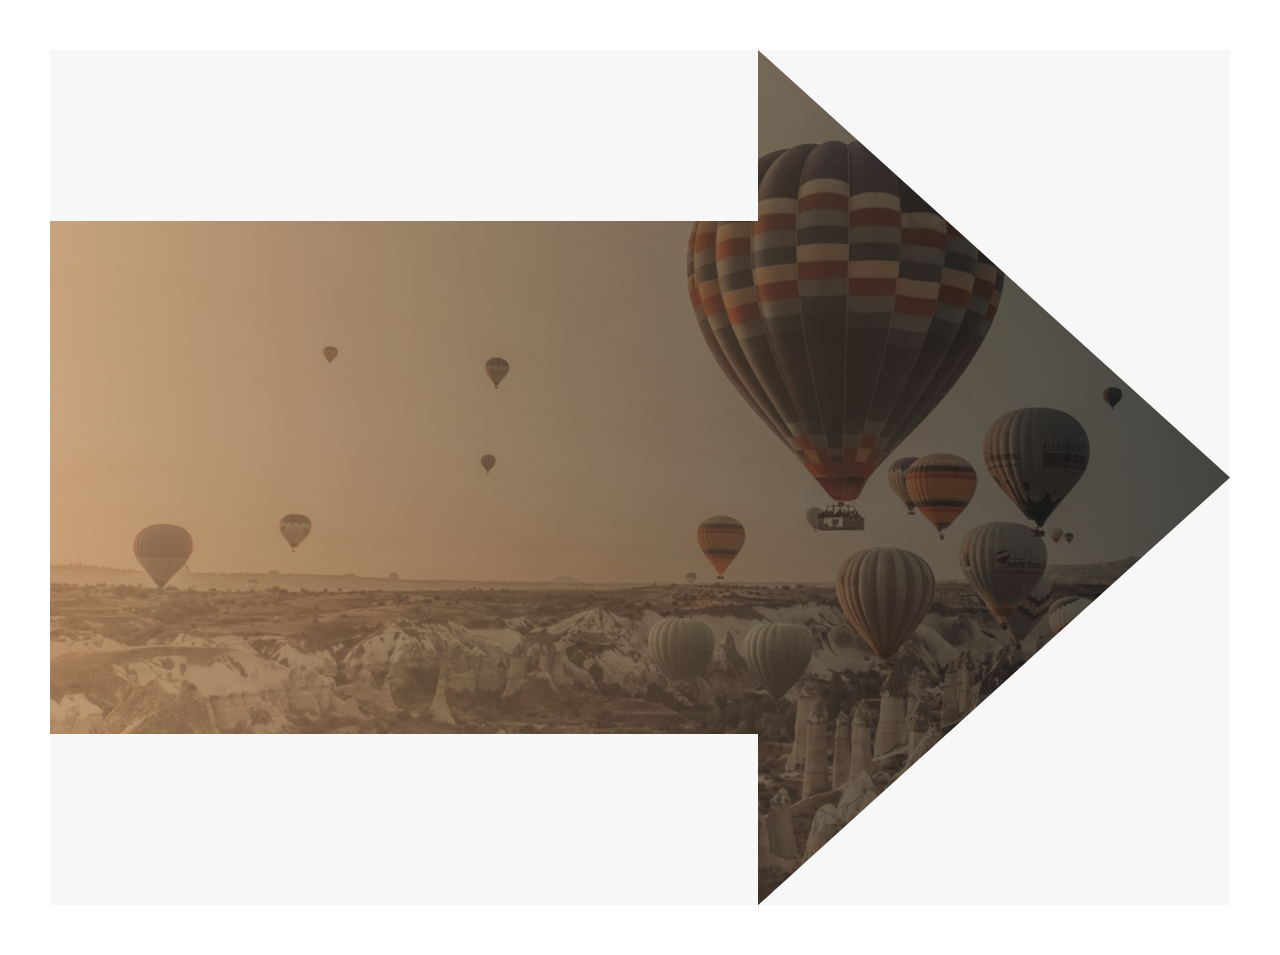
==== index.html @ 432dbcf8 "add header" ====
<!doctype html>
<html lang="en">
<head>
    <meta charset="UTF-8">
    <meta name="viewport"
          content="width=device-width, user-scalable=no, initial-scale=1.0, maximum-scale=1.0, minimum-scale=1.0">
    <meta http-equiv="X-UA-Compatible" content="ie=edge">
    <title>Document</title>
    <link href="https://fonts.googleapis.com/css2?family=Roboto:wght@100;300;400;500;700;900&display=swap" rel="stylesheet">
    <link rel="stylesheet" href="css/style.css">
</head>
<body>
<div class="container">
    <header class="header">
        <img class="header__logo" src="./icons/balloon-logo.svg" alt="Логотип воздушный шар">
    </header>
</div>
</body>
</html>
---- css/style.css ----
/* line 1, D:/Frontend-2021/verstka/project_ballons/sass/style.sass */
* {
  margin: 0;
  padding: 0;
  box-sizing: border-box;
}

/* line 6, D:/Frontend-2021/verstka/project_ballons/sass/style.sass */
body {
  font-family: 'Roboto', serif;
  font-weight: 400;
  color: #777777;
  font-size: 16px;
  letter-spacing: 2px;
  padding: 50px;
  background-color: white;
}

/* line 15, D:/Frontend-2021/verstka/project_ballons/sass/style.sass */
body .container {
  background-color: #F7F7F7;
}

/* line 18, D:/Frontend-2021/verstka/project_ballons/sass/style.sass */
body .header {
  height: 95vh;
  background: linear-gradient(90.05deg, rgba(186, 133, 84, 0.7) 0.03%, rgba(1, 1, 1, 0.7) 99.94%), url("../image/header-background.jpg") center/cover no-repeat;
  clip-path: polygon(0 20%, 60% 20%, 60% 0, 100% 50%, 60% 100%, 60% 80%, 0 80%);
}

/*# sourceMappingURL=style.css.map */
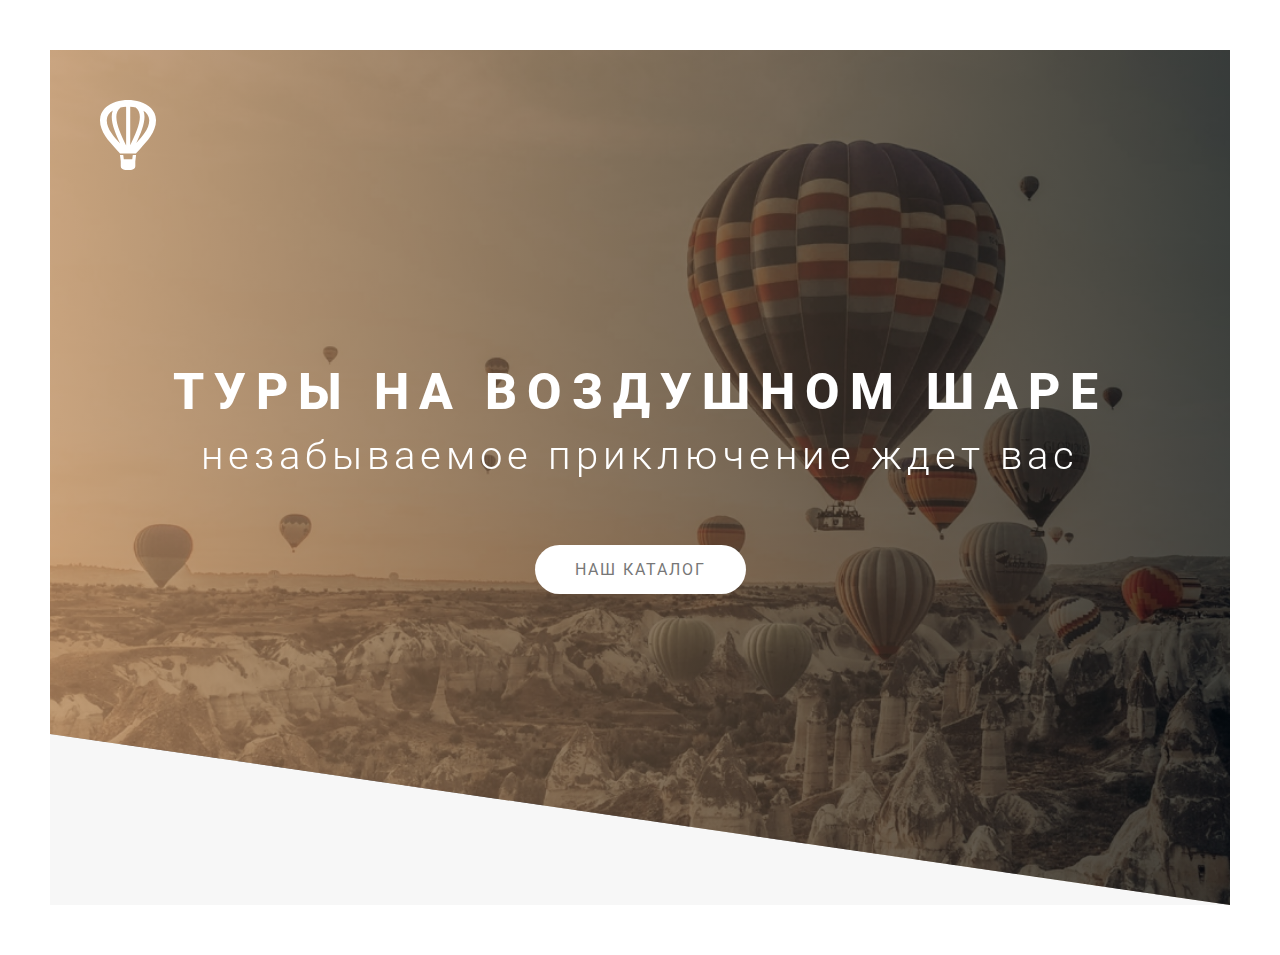
==== commit e573820d: "add animation header" ====
--- a/index.html
+++ b/index.html
@@ -13,6 +13,15 @@
 <div class="container">
     <header class="header">
         <img class="header__logo" src="./icons/balloon-logo.svg" alt="Логотип воздушный шар">
+        <div class="header__box">
+            <h1 class="title-first">
+                <span class="title-first__main">ТУРЫ НА ВОЗДУШНОМ ШАРЕ</span>
+                <span class="title-first__secondary">незабываемое приключение ждет вас</span>
+            </h1>
+            <a href="" class="btn">
+                наш каталог
+            </a>
+        </div>
     </header>
 </div>
 </body>
--- a/css/style.css
+++ b/css/style.css
@@ -7,7 +7,7 @@
 
 /* line 6, D:/Frontend-2021/verstka/project_ballons/sass/style.sass */
 body {
-  font-family: 'Roboto', serif;
+  font-family: 'Roboto', sans-serif;
   font-weight: 400;
   color: #777777;
   font-size: 16px;
@@ -23,9 +23,117 @@
 
 /* line 18, D:/Frontend-2021/verstka/project_ballons/sass/style.sass */
 body .header {
+  position: relative;
   height: 95vh;
   background: linear-gradient(90.05deg, rgba(186, 133, 84, 0.7) 0.03%, rgba(1, 1, 1, 0.7) 99.94%), url("../image/header-background.jpg") center/cover no-repeat;
-  clip-path: polygon(0 20%, 60% 20%, 60% 0, 100% 50%, 60% 100%, 60% 80%, 0 80%);
+  clip-path: polygon(0 0, 100% 0, 100% 100%, 0 80%);
+}
+
+/* line 28, D:/Frontend-2021/verstka/project_ballons/sass/style.sass */
+body .header__logo {
+  position: absolute;
+  left: 50px;
+  top: 50px;
+  height: 70px;
+  width: 56px;
+}
+
+/* line 35, D:/Frontend-2021/verstka/project_ballons/sass/style.sass */
+body .header__box {
+  position: absolute;
+  width: 100%;
+  text-align: center;
+  top: 50%;
+  left: 50%;
+  transform: translate(-50%, -50%);
+}
+
+/* line 44, D:/Frontend-2021/verstka/project_ballons/sass/style.sass */
+body .header__box .title-first {
+  color: #FFFFFF;
+}
+
+/* line 47, D:/Frontend-2021/verstka/project_ballons/sass/style.sass */
+body .header__box .title-first__main {
+  text-transform: uppercase;
+  display: block;
+  font-weight: 800;
+  font-size: 50px;
+  line-height: 60px;
+  letter-spacing: 10px;
+  margin-bottom: 10px;
+  animation-name: leftToRight;
+  animation-duration: 2s;
+  animation-delay: 1s;
+  animation-timing-function: ease;
+  backface-visibility: hidden;
+}
+
+/* line 62, D:/Frontend-2021/verstka/project_ballons/sass/style.sass */
+body .header__box .title-first__secondary {
+  display: block;
+  font-weight: 300;
+  font-size: 40px;
+  line-height: 48px;
+  letter-spacing: 5px;
+  animation-name: rightToLeft;
+  animation-duration: 2s;
+  animation-delay: 1s;
+  animation-timing-function: ease;
+  backface-visibility: hidden;
+  margin-bottom: 65px;
+}
+
+/* line 75, D:/Frontend-2021/verstka/project_ballons/sass/style.sass */
+body .header__box .btn:link, body .header__box .btn:visited {
+  text-transform: uppercase;
+  text-decoration: none;
+  color: #777777;
+  padding: 15px 40px;
+  background: white;
+  border-radius: 50px;
+  display: inline-block;
+  transition: all .3s;
+}
+
+/* line 84, D:/Frontend-2021/verstka/project_ballons/sass/style.sass */
+body .header__box .btn:hover {
+  transform: translateY(-3px);
+  box-shadow: 0 4px 4px rgba(0, 0, 0, 0.3);
+}
+
+/* line 87, D:/Frontend-2021/verstka/project_ballons/sass/style.sass */
+body .header__box .btn:active {
+  transform: translateY(-2px);
+  box-shadow: 0 4px 4px rgba(0, 0, 0, 0.1);
+}
+
+@keyframes leftToRight {
+  0% {
+    opacity: 0;
+    transform: translateX(-100px);
+  }
+  80% {
+    transform: translateX(10px);
+  }
+  100% {
+    opacity: 1;
+    transform: translateX(0px);
+  }
+}
+
+@keyframes rightToLeft {
+  0% {
+    opacity: 0;
+    transform: translateX(100px);
+  }
+  80% {
+    transform: translateX(-10px);
+  }
+  100% {
+    opacity: 1;
+    transform: translateX(0px);
+  }
 }
 
 /*# sourceMappingURL=style.css.map */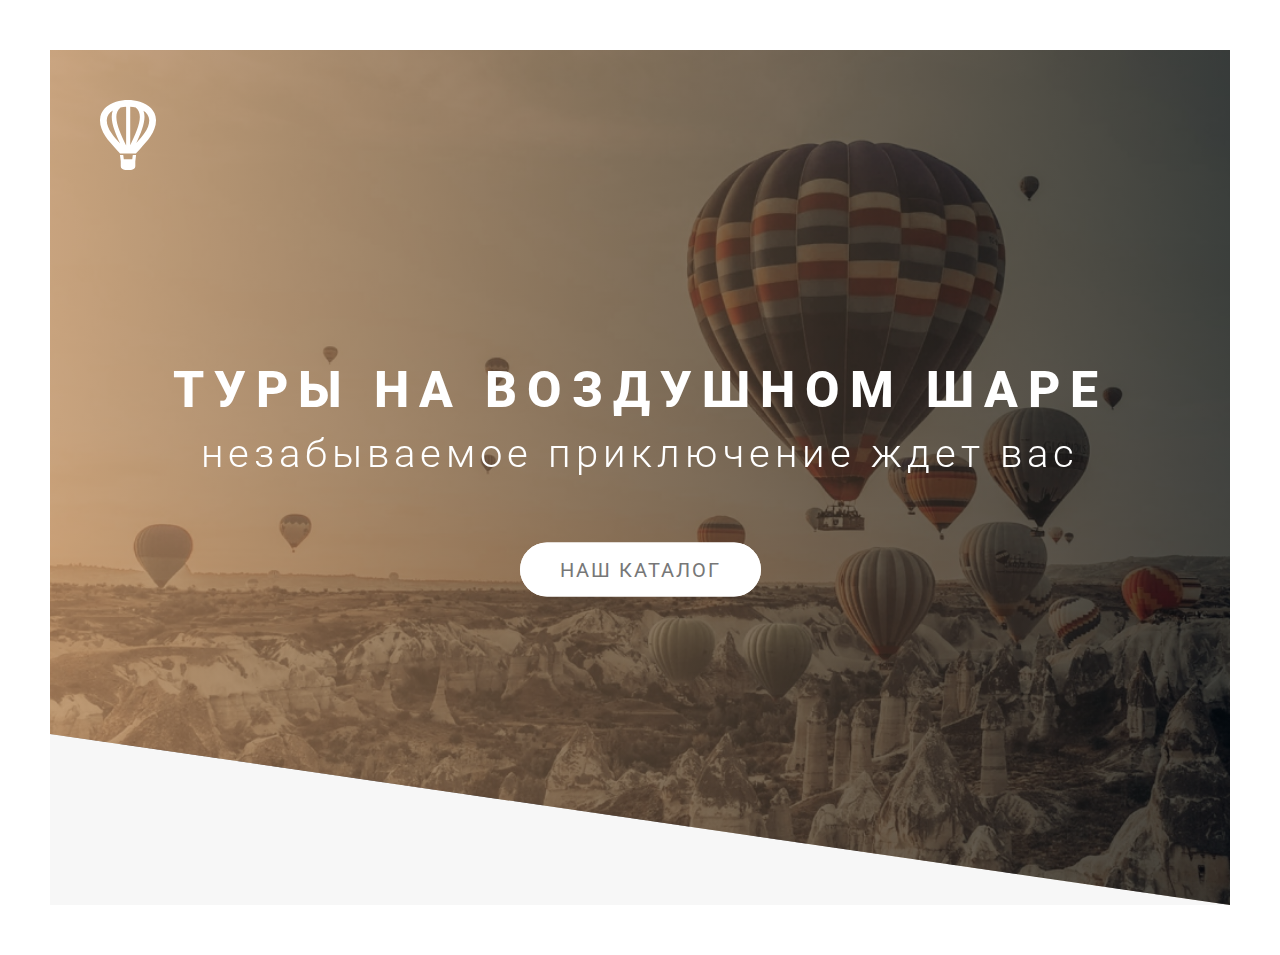
==== commit 97ec66ca: "add REM" ====
--- a/index.html
+++ b/index.html
@@ -18,7 +18,7 @@
                 <span class="title-first__main">ТУРЫ НА ВОЗДУШНОМ ШАРЕ</span>
                 <span class="title-first__secondary">незабываемое приключение ждет вас</span>
             </h1>
-            <a href="" class="btn">
+            <a href="" class="btn btn_animated">
                 наш каталог
             </a>
         </div>
--- a/css/style.css
+++ b/css/style.css
@@ -1,27 +1,32 @@
 /* line 1, D:/Frontend-2021/verstka/project_ballons/sass/style.sass */
-* {
+*, ::after, ::before {
   margin: 0;
   padding: 0;
   box-sizing: border-box;
 }
 
 /* line 6, D:/Frontend-2021/verstka/project_ballons/sass/style.sass */
+html {
+  font-size: 62.5%;
+}
+
+/* line 9, D:/Frontend-2021/verstka/project_ballons/sass/style.sass */
 body {
   font-family: 'Roboto', sans-serif;
   font-weight: 400;
   color: #777777;
-  font-size: 16px;
-  letter-spacing: 2px;
-  padding: 50px;
+  font-size: 1.6rem;
+  letter-spacing: 0.2rem;
+  padding: 5rem;
   background-color: white;
 }
 
-/* line 15, D:/Frontend-2021/verstka/project_ballons/sass/style.sass */
+/* line 18, D:/Frontend-2021/verstka/project_ballons/sass/style.sass */
 body .container {
   background-color: #F7F7F7;
 }
 
-/* line 18, D:/Frontend-2021/verstka/project_ballons/sass/style.sass */
+/* line 21, D:/Frontend-2021/verstka/project_ballons/sass/style.sass */
 body .header {
   position: relative;
   height: 95vh;
@@ -29,16 +34,16 @@
   clip-path: polygon(0 0, 100% 0, 100% 100%, 0 80%);
 }
 
-/* line 28, D:/Frontend-2021/verstka/project_ballons/sass/style.sass */
+/* line 31, D:/Frontend-2021/verstka/project_ballons/sass/style.sass */
 body .header__logo {
   position: absolute;
-  left: 50px;
-  top: 50px;
-  height: 70px;
-  width: 56px;
+  left: 5rem;
+  top: 5rem;
+  height: 7rem;
+  width: 5.6rem;
 }
 
-/* line 35, D:/Frontend-2021/verstka/project_ballons/sass/style.sass */
+/* line 38, D:/Frontend-2021/verstka/project_ballons/sass/style.sass */
 body .header__box {
   position: absolute;
   width: 100%;
@@ -48,20 +53,20 @@
   transform: translate(-50%, -50%);
 }
 
-/* line 44, D:/Frontend-2021/verstka/project_ballons/sass/style.sass */
+/* line 47, D:/Frontend-2021/verstka/project_ballons/sass/style.sass */
 body .header__box .title-first {
   color: #FFFFFF;
 }
 
-/* line 47, D:/Frontend-2021/verstka/project_ballons/sass/style.sass */
+/* line 50, D:/Frontend-2021/verstka/project_ballons/sass/style.sass */
 body .header__box .title-first__main {
   text-transform: uppercase;
   display: block;
   font-weight: 800;
-  font-size: 50px;
-  line-height: 60px;
-  letter-spacing: 10px;
-  margin-bottom: 10px;
+  font-size: 5rem;
+  line-height: 6rem;
+  letter-spacing: 1rem;
+  margin-bottom: 1rem;
   animation-name: leftToRight;
   animation-duration: 2s;
   animation-delay: 1s;
@@ -69,70 +74,110 @@
   backface-visibility: hidden;
 }
 
-/* line 62, D:/Frontend-2021/verstka/project_ballons/sass/style.sass */
+/* line 65, D:/Frontend-2021/verstka/project_ballons/sass/style.sass */
 body .header__box .title-first__secondary {
   display: block;
   font-weight: 300;
-  font-size: 40px;
-  line-height: 48px;
-  letter-spacing: 5px;
+  font-size: 4rem;
+  line-height: 4.8rem;
+  letter-spacing: 0.5rem;
   animation-name: rightToLeft;
   animation-duration: 2s;
   animation-delay: 1s;
   animation-timing-function: ease;
   backface-visibility: hidden;
-  margin-bottom: 65px;
+  margin-bottom: 6.5rem;
 }
 
-/* line 75, D:/Frontend-2021/verstka/project_ballons/sass/style.sass */
+/* line 78, D:/Frontend-2021/verstka/project_ballons/sass/style.sass */
 body .header__box .btn:link, body .header__box .btn:visited {
+  position: relative;
   text-transform: uppercase;
   text-decoration: none;
   color: #777777;
-  padding: 15px 40px;
+  padding: 1.5rem 4rem;
   background: white;
-  border-radius: 50px;
+  border-radius: 5rem;
   display: inline-block;
   transition: all .3s;
+  font-size: 2rem;
 }
 
-/* line 84, D:/Frontend-2021/verstka/project_ballons/sass/style.sass */
+/* line 89, D:/Frontend-2021/verstka/project_ballons/sass/style.sass */
 body .header__box .btn:hover {
   transform: translateY(-3px);
-  box-shadow: 0 4px 4px rgba(0, 0, 0, 0.3);
+  box-shadow: 0 0.4rem 0.4rem rgba(0, 0, 0, 0.3);
 }
 
-/* line 87, D:/Frontend-2021/verstka/project_ballons/sass/style.sass */
+/* line 92, D:/Frontend-2021/verstka/project_ballons/sass/style.sass */
+body .header__box .btn:hover::after {
+  opacity: 0;
+  transform: scaleX(1.5) scaleY(1.7);
+}
+
+/* line 97, D:/Frontend-2021/verstka/project_ballons/sass/style.sass */
 body .header__box .btn:active {
   transform: translateY(-2px);
-  box-shadow: 0 4px 4px rgba(0, 0, 0, 0.1);
+  box-shadow: 0 0.4rem 0.4rem rgba(0, 0, 0, 0.1);
+}
+
+/* line 100, D:/Frontend-2021/verstka/project_ballons/sass/style.sass */
+body .header__box .btn::after {
+  content: '';
+  background: white;
+  width: 100%;
+  height: 100%;
+  border-radius: 5rem;
+  display: inline-block;
+  position: absolute;
+  top: 0;
+  left: 0;
+  z-index: -1;
+  transition: all .4s;
+}
+
+/* line 112, D:/Frontend-2021/verstka/project_ballons/sass/style.sass */
+body .header__box .btn_animated {
+  animation: btnToUp .5s ease-out .7s;
+  animation-fill-mode: backwards;
 }
 
 @keyframes leftToRight {
   0% {
     opacity: 0;
-    transform: translateX(-100px);
+    transform: translateX(-10rem);
   }
   80% {
-    transform: translateX(10px);
+    transform: translateX(1rem);
   }
   100% {
     opacity: 1;
-    transform: translateX(0px);
+    transform: translateX(0rem);
   }
 }
 
 @keyframes rightToLeft {
   0% {
     opacity: 0;
-    transform: translateX(100px);
+    transform: translateX(10rem);
   }
   80% {
-    transform: translateX(-10px);
+    transform: translateX(-1rem);
   }
   100% {
     opacity: 1;
-    transform: translateX(0px);
+    transform: translateX(0rem);
+  }
+}
+
+@keyframes btnToUp {
+  0% {
+    opacity: 0;
+    transform: translateY(5rem);
+  }
+  100% {
+    opacity: 1;
+    transform: translateY(0rem);
   }
 }
 
